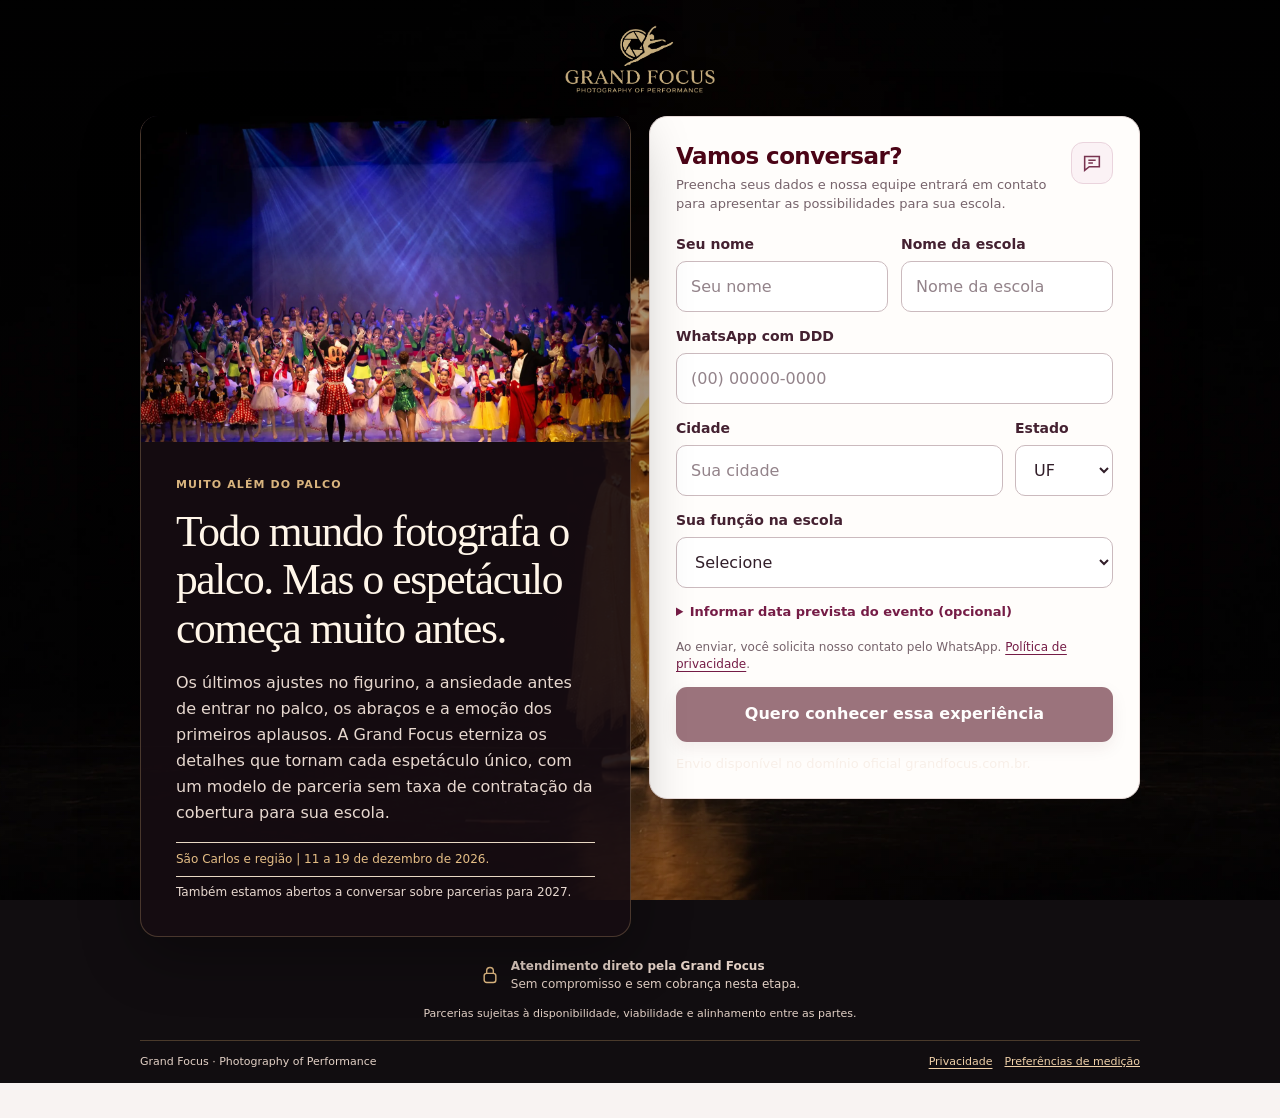
==== bastidores/index.html @ db226a31 "feat: four definitive school acquisition pages and consent-aware attribution" ====
<!doctype html><html lang="pt-BR"><head><meta charset="utf-8"><meta name="viewport" content="width=device-width,initial-scale=1"><meta name="theme-color" content="#400617"><title>Todo mundo fotografa o palco. Mas o espetáculo começa muito antes. | Grand Focus</title><meta name="description" content="Os últimos ajustes no figurino, a ansiedade antes de entrar no palco, os abraços e a emoção dos primeiros aplausos. A Grand Focus eterniza os detalhes que tornam cada espetáculo único, com um modelo de parceria sem taxa de contratação da cobertura para sua escola."><link rel="canonical" href="https://www.grandfocus.com.br/bastidores/"><link rel="icon" href="/assets/logo-icone.png"><meta property="og:title" content="Todo mundo fotografa o palco. Mas o espetáculo começa muito antes. | Grand Focus"><meta property="og:description" content="Os últimos ajustes no figurino, a ansiedade antes de entrar no palco, os abraços e a emoção dos primeiros aplausos. A Grand Focus eterniza os detalhes que tornam cada espetáculo único, com um modelo de parceria sem taxa de contratação da cobertura para sua escola."><meta property="og:url" content="https://www.grandfocus.com.br/bastidores/"><link rel="stylesheet" href="/landing/form-first.css?v=20261119"><script src="/landing/config.js?v=20261119.4" defer></script><script src="/landing/landing.js?v=20261119.4" defer></script><style>.spectacle-cover{display:block;width:100%;height:auto;aspect-ratio:3/2;object-fit:cover;object-position:center bottom;background:#171124}@media(max-width:760px){.spectacle-cover{aspect-ratio:12/5;height:auto;object-position:center bottom}}</style><link rel="stylesheet" href="/landing/spectacle-carousel.css?v=4"><script defer src="/landing/spectacle-images.js?v=1"></script><script defer src="/landing/spectacle-carousel.js?v=3"></script></head><body class="gf-spectacle"><header class="gf-integrated-brand" aria-label="Grand Focus"><img src="/assets/grand-focus-assinatura-ouro.png" alt="Grand Focus — Photography of Performance" width="216" height="69" decoding="async"></header><main class="shell"><div class="composition"><section class="offer"><img class="spectacle-cover" src="/assets/capa-espetaculos.webp" width="1440" height="960" alt="Elenco de bailarinos reunido no palco ao final de um espetáculo de dança" fetchpriority="high" decoding="async"><div class="copy"><p class="eyebrow">MUITO ALÉM DO PALCO</p><h1>Todo mundo fotografa o palco. Mas o espetáculo começa muito antes.</h1><p class="desc">Os últimos ajustes no figurino, a ansiedade antes de entrar no palco, os abraços e a emoção dos primeiros aplausos. A Grand Focus eterniza os detalhes que tornam cada espetáculo único, com um modelo de parceria sem taxa de contratação da cobertura para sua escola.</p><p class="region" style="color:#e4bd85;margin-top:16px"><span data-seasonal>São Carlos e região | 11 a 19 de dezembro de 2026.</span></p><p class="region" style="color:#e7d8cf;margin-top:7px">Também estamos abertos a conversar sobre parcerias para 2027.</p></div></section><section class="form-panel" id="interesse"><div id="form-content"><div class="form-heading"><div><h2>Vamos conversar?</h2><p>Preencha seus dados e nossa equipe entrará em contato para apresentar as possibilidades para sua escola.</p></div><span class="form-icon" aria-hidden="true"><svg viewBox="0 0 24 24" fill="none" stroke="currentColor" stroke-width="1.7" aria-hidden="true"><path d="M4 5h16v11H9l-5 4V5Z"/><path d="M8 9h8M8 12h5"/></svg></span></div><form id="lead-form" data-funnel="b2b" data-landing="b2b_backstage" data-variant="original" data-offer="bastidores" data-version="2026-11-18.2"><div class="fields"><label class="field "><span>Seu nome</span><input name="name" autocomplete="name" minlength="2" maxlength="100" required placeholder="Seu nome"></label><label class="field "><span>Nome da escola</span><input name="school_name" autocomplete="organization" minlength="2" maxlength="150" required placeholder="Nome da escola"></label><label class="field "><span>WhatsApp com DDD</span><input name="phone" type="tel" inputmode="tel" autocomplete="tel-national" maxlength="25" required placeholder="(00) 00000-0000"></label><div class="location"><label class="field "><span>Cidade</span><input name="city" autocomplete="address-level2" minlength="2" maxlength="100" required placeholder="Sua cidade"></label><label class="field "><span>Estado</span><select name="state" required><option value="">UF</option><option>AC</option><option>AL</option><option>AP</option><option>AM</option><option>BA</option><option>CE</option><option>DF</option><option>ES</option><option>GO</option><option>MA</option><option>MT</option><option>MS</option><option>MG</option><option>PA</option><option>PB</option><option>PR</option><option>PE</option><option>PI</option><option>RJ</option><option>RN</option><option>RS</option><option>RO</option><option>RR</option><option>SC</option><option>SP</option><option>SE</option><option>TO</option></select></label></div><label class="field "><span>Sua função na escola</span><select name="role" required><option value="">Selecione</option><option value="proprietaria">Proprietária(o)</option><option value="direcao">Direção</option><option value="coordenacao">Coordenação</option><option value="outra">Outra</option></select></label><input type="hidden" name="interest_type" value="bastidores"><details class="optional"><summary>Informar data prevista do evento (opcional)</summary><label class="field "><span>Data prevista</span><input name="event_date" maxlength="100" placeholder="Ex.: 15 de dezembro"></label></details></div><div class="hp" aria-hidden="true"><label>Deixe vazio<input name="website" tabindex="-1" autocomplete="off"></label></div><p class="legal">Ao enviar, você solicita nosso contato pelo WhatsApp. <a href="/privacidade/">Política de privacidade</a>.</p><section id="consent" class="consent" hidden><h3>Preferências de medição</h3><p>O formulário funciona sem medição publicitária. Você pode aceitar ou recusar e alterar sua escolha a qualquer momento. A medição é opcional e usa a tag do Google Ads e identificadores de anúncio para avaliar a origem do cadastro.</p><div><button id="consent-no" type="button">Recusar</button><button id="consent-yes" type="button">Aceitar medição</button></div></section><button type="submit" class="submit">Quero conhecer essa experiência</button><p id="form-message" role="status" tabindex="-1"></p><div id="test-tools" class="test-tools" hidden><button id="test-fill" type="button">Preencher dados fictícios</button><p id="test-note">Prévia interna: somente cadastro fictício, sem conversão.</p></div></form></div><div id="thank-you" class="thank-you" hidden tabindex="-1"><span class="tick">✓</span><h2>Recebemos seu interesse!</h2><p>Em breve, nossa equipe entrará em contato pelo WhatsApp. Será um prazer conhecer a história da sua escola.</p><p id="success-detail" class="legal"></p><a id="whatsapp-next" class="submit" hidden target="_blank" rel="noopener">Conversar no WhatsApp</a><span class="legal">Sem cobrança ou reserva automática.</span></div></section></div><div class="trust"><svg viewBox="0 0 24 24" fill="none" stroke="currentColor" stroke-width="1.7" aria-hidden="true"><rect x="5" y="10" width="14" height="11" rx="3"/><path d="M8 10V7a4 4 0 0 1 8 0v3"/></svg><div><strong>Atendimento direto pela Grand Focus</strong><span>Sem compromisso e sem cobrança nesta etapa.</span></div></div><p class="condition">Parcerias sujeitas à disponibilidade, viabilidade e alinhamento entre as partes.</p><footer><span>Grand Focus · Photography of Performance</span><div><a href="/privacidade/">Privacidade</a><button id="privacy-settings" type="button">Preferências de medição</button></div></footer></main></body></html>
---- landing/form-first.css ----
/* Visual adapted directly from the approved Grand Focus contracting experiences:
   wine header, paper background, white rounded cards and readable form controls. */
:root{font-family:system-ui,-apple-system,"Segoe UI",sans-serif;--wine:#4b0416;--deep:#400617;--gold:#b58b45;--paper:#f8f3f2;--ink:#39232e;--muted:#76636b;--border:#e6d9d7;color-scheme:light;background:var(--paper);color:var(--ink)}
*{box-sizing:border-box}[hidden]{display:none!important}html{scroll-behavior:smooth}body{margin:0;min-height:100vh;font-size:16px;line-height:1.5;background:radial-gradient(ellipse at 50% 0%,#fffcf6 0%,#f8f3f2 56%)}input,select,button{font:inherit}a{color:#751c46;text-underline-offset:3px}button{cursor:pointer}button:disabled{opacity:.55;cursor:wait}button:focus-visible,a:focus-visible,input:focus-visible,select:focus-visible,summary:focus-visible{outline:3px solid #b98347;outline-offset:3px}
.brand{background:linear-gradient(110deg,#400617,#580e2d 58%,#400617);border-bottom:1px solid #b58b4590;color:#f0d4b0}.header-inner{max-width:1040px;min-height:76px;margin:0 auto;padding:12px 23px;display:flex;align-items:center;justify-content:space-between;gap:16px}.brand-lockup{display:flex;align-items:center;gap:11px}.brand-lockup img{width:44px;height:44px;object-fit:contain}.brand-lockup strong{font:600 25px/1.12 Georgia,"Times New Roman",serif;letter-spacing:.025em}.brand-lockup small{display:block;font-size:8px;font-weight:500;letter-spacing:.14em;margin-top:4px}.header-note{font-size:12px;color:#eed6b6}
.shell{width:min(100% - 32px,1000px);margin:20px auto 35px}.preview{font-size:11px;color:#776253;margin:0 4px 10px;text-align:right}.composition{display:grid;grid-template-columns:minmax(0,.88fr) minmax(0,1.12fr);gap:18px;align-items:start}.offer,.form-panel{min-width:0;background:#fff;border:1px solid var(--border);border-radius:18px;box-shadow:0 8px 26px #4b041608}.offer{position:relative;overflow:hidden;isolation:isolate;border-top:4px solid #783450;background:linear-gradient(128deg,#fffcf7,#fff 68%,#fff8f1);box-shadow:0 15px 34px #4b041610}.offer:after{content:"";position:absolute;top:-190px;right:-178px;width:300px;height:300px;border:1px solid #b58b4533;border-radius:50%;box-shadow:0 0 0 24px #b58b4509,0 0 0 52px #b58b4506;z-index:-1;pointer-events:none}.copy{padding:clamp(22px,3.2vw,35px)}.eyebrow{color:#956f48;letter-spacing:.10em;font-weight:750;font-size:11px;margin:0 0 13px}.copy h1{font:500 clamp(31px,3.4vw,45px)/1.12 Georgia,"Times New Roman",serif;color:var(--wine);letter-spacing:-.032em;margin:0 0 17px}.desc{font-size:16px;line-height:1.63;color:#584650;margin:0 0 22px}.region{display:flex;align-items:center;gap:9px;margin:0;color:#754f35;font-size:12px;line-height:1.4}.region svg{width:19px;height:19px;flex:none;color:#a37b49}.region span{padding:8px 0;border-top:1px solid #e9d9c4;border-bottom:1px solid #e9d9c4;flex:1}
.form-panel{padding:25px 26px}.form-heading{display:flex;justify-content:space-between;gap:10px;align-items:flex-start;margin-bottom:21px}.form-heading h2{font-size:23px;color:var(--wine);letter-spacing:-.025em;line-height:1.25;margin:0 0 5px;font-weight:750}.form-heading p{font-size:13px;color:var(--muted);line-height:1.45;margin:0}.form-icon{display:grid;width:42px;height:42px;place-items:center;flex:none;background:#fbf2f5;border:1px solid #ead4dd;border-radius:12px;color:#783450}.form-icon svg{width:22px;height:22px}.fields{display:grid;gap:14px}.field{display:block;min-width:0}.field span{font-size:14px;font-weight:650;color:#442131;display:block;margin:0 0 6px}.field input,.field select{display:block;width:100%;min-width:0;min-height:51px;border:1px solid #cbbabe;border-radius:10px;padding:13px 14px;background:#fff;color:#311e29;font-size:16px;line-height:1.3}.field input::placeholder{color:#93838a}.field input:focus,.field select:focus{border-color:#855674;box-shadow:0 0 0 3px #af7b9220;outline:none}.location{display:grid;grid-template-columns:minmax(0,1fr) 98px;gap:12px}.optional{font-size:13px;color:#751c46;margin:0 0 1px}.optional summary{cursor:pointer;font-weight:600}.optional .field{margin-top:12px}.check{display:flex;align-items:flex-start;gap:10px;font-size:14px;color:#513845}.check input{width:19px;height:19px;flex:none;accent-color:#651733;margin:2px 0 0}.legal{font-size:12px;color:#76636b;line-height:1.45;margin:16px 0 13px}.submit{display:block;width:100%;min-height:55px;text-align:center;text-decoration:none;background:#4b0416;color:#fff;border:0;border-radius:11px;padding:14px 17px;box-shadow:0 6px 17px #4b041621;font-size:16px;font-weight:750;line-height:1.35}.submit:hover{background:#79253b}.hp{position:absolute;width:1px;height:1px;overflow:hidden;clip-path:inset(50%)}#form-message{font-size:13px;margin:12px 0 0}#form-message:empty{display:none}#form-message[data-error=true]{background:#fff0f0;color:#a7192a;border:1px solid #e4b3b3;border-radius:8px;padding:10px}
.test-tools{display:flex;align-items:center;flex-wrap:wrap;gap:8px;margin-top:15px;padding-top:12px;border-top:1px solid #eee4e5}#test-note{margin:0;font-size:11px;color:#8a7275}#test-fill{border:1px solid #d4bfc9;border-radius:7px;background:#fff;color:var(--wine);padding:7px 10px;font-size:12px;font-weight:600;min-height:34px}.trust{display:flex;align-items:center;justify-content:center;gap:11px;margin:20px 0 0;color:#66545b}.trust svg{width:20px;height:20px;color:#957245;flex:none}.trust strong,.trust span{display:block;font-size:12px;line-height:1.5}.trust strong{color:#563144;font-weight:650}.condition{font-size:11px;text-align:center;color:#806b70;line-height:1.55;margin:12px auto 18px;max-width:650px}footer{border-top:1px solid #e6d9d7;padding:13px 0;display:flex;justify-content:space-between;gap:12px;flex-wrap:wrap;font-size:11px;color:#806b70}footer div{display:flex;flex-wrap:wrap;gap:12px}footer button{color:#751c46;background:transparent;border:0;text-decoration:underline;padding:0;font-size:inherit}.consent{padding:16px 20px;background:#fff;border:1px solid var(--border);border-radius:13px}.consent h3{font-size:16px;margin:0;color:var(--wine)}.consent p{font-size:13px;color:var(--muted)}.consent button{background:#fff;border:1px solid #d4bfc9;color:var(--wine);border-radius:9px;padding:10px 13px;margin-right:6px;font-weight:650;min-height:44px}.thank-you{text-align:center;padding:26px 7px}.tick{width:60px;height:60px;margin:0 auto 15px;border:1px solid #bad5c0;border-radius:50%;display:grid;place-items:center;color:#25663d;background:#f0faf3;font-size:30px}.thank-you h2{color:var(--wine);font:500 33px/1.12 Georgia,serif}.thank-you p{color:var(--muted);font-size:15px}.thank-you span.legal{display:block;margin-top:15px}
@media(min-width:850px){.fields{grid-template-columns:repeat(2,minmax(0,1fr));gap:14px 13px}.location,.optional,.check,.fields>.field:has(input[name=phone]){grid-column:1/-1}.fields>.field:has(input[name=name]):only-child{grid-column:1/-1}.fields>.field:has(select[name=role]){grid-column:1/-1}.fields>.field:has(select[name=interest_type]){grid-column:1/-1}.fields>input[type=hidden]{display:none}}
@media(max-width:760px){.header-inner{min-height:60px;padding:11px 15px}.brand-lockup{gap:8px}.brand-lockup img{height:35px;width:35px}.brand-lockup strong{font-size:20px}.brand-lockup small{font-size:7px;letter-spacing:.09em}.header-note{font-size:10px;max-width:85px;text-align:right}.shell{width:min(100% - 22px,600px);margin:9px auto 24px}.preview{font-size:10px;text-align:center;margin-bottom:8px}.composition{display:flex;flex-direction:column;gap:11px}.offer,.form-panel{width:100%;border-radius:15px}.copy{padding:18px 17px 17px}.eyebrow{font-size:10px;margin-bottom:8px}.copy h1{font-size:clamp(28px,7.6vw,36px);line-height:1.13;margin:0 0 11px}.desc{font-size:14px;line-height:1.55;margin:0 0 13px}.region{font-size:11px;gap:7px}.region span{padding:6px 0}.form-panel{padding:18px 16px}.form-heading{margin-bottom:16px}.form-heading h2{font-size:21px}.form-heading p{font-size:12px}.form-icon{width:36px;height:36px}.form-icon svg{width:19px;height:19px}.field span{font-size:14px}.fields{gap:12px}.trust{margin-top:17px}.condition{padding:0 7px}footer{justify-content:center;text-align:center}.submit{font-size:16px}.location{grid-template-columns:minmax(0,1fr) 83px;gap:8px}}
@media(prefers-reduced-motion:reduce){html{scroll-behavior:auto}}
---- landing/spectacle-carousel.css ----
/* Spectacle pages only; fixed background and unobtrusive slide strip. */
body.gf-spectacle{background:#110d10;color:#f8efe8;position:relative;isolation:isolate}
body.gf-spectacle::before{content:"";position:fixed;inset:0;z-index:-1;pointer-events:none;background:linear-gradient(90deg,rgba(15,10,13,.95) 0%,rgba(15,10,13,.79) 29%,rgba(15,10,13,.38) 70%,rgba(15,10,13,.48) 100%),url("/assets/espetaculos-carousel/foto-10.webp") 87% 45%/auto 115% no-repeat #100b0e}
.gf-spectacle .brand{background:rgba(20,12,16,.76);border-bottom:1px solid #e8b97833}
.gf-spectacle .header-inner{min-height:92px}
.gf-spectacle .brand-lockup img{width:194px;height:62px;object-fit:contain;object-position:left center}
.gf-spectacle .header-note{color:#f2d8ae;text-decoration:none!important;border:1px solid #d4af7760;border-radius:7px;padding:10px 16px;font-size:12px;max-width:none}
.gf-spectacle .shell{margin-top:36px}
.gf-spectacle .offer{border:1px solid #d9b27d44;border-top:0;background:rgba(22,13,18,.91);box-shadow:0 18px 60px #0005}
.gf-spectacle .offer::after{display:none}
.gf-spectacle .copy h1{color:#fff6e9}
.gf-spectacle .eyebrow{color:#d9b47e}
.gf-spectacle .desc{color:#e7d8cf;margin-bottom:0}
.gf-spectacle .form-panel{background:#fffdfb;box-shadow:0 18px 60px #0005}
.gf-spectacle .trust,.gf-spectacle .trust strong,.gf-spectacle .condition,.gf-spectacle footer,.gf-spectacle .preview{color:#e2d0c5}
.gf-spectacle .trust svg{color:#e4bd85}
.gf-spectacle footer{border-color:#e8b97844}
.gf-spectacle footer a,.gf-spectacle footer button{color:#f0d1a9}
.gf-hero-carousel{position:relative;overflow:hidden;background:#080608;isolation:isolate;aspect-ratio:3/2}
.gf-hero-track{width:100%;height:100%;display:flex;overflow-x:auto;overflow-y:hidden;scroll-snap-type:x mandatory;scrollbar-width:none;overscroll-behavior-x:contain;touch-action:pan-x pan-y;cursor:grab}
.gf-hero-track::-webkit-scrollbar{display:none}
.gf-hero-track.gf-dragging{scroll-snap-type:none;cursor:grabbing;user-select:none}
.gf-hero-track:focus-visible{outline:2px solid #e9c18c;outline-offset:-3px}
.gf-hero-slide{flex:0 0 100%;height:100%;min-width:0;position:relative;scroll-snap-align:center;scroll-snap-stop:always;overflow:hidden;background:#080608}
.gf-hero-slide img,.gf-hero-slide img.spectacle-cover{display:block;width:100%;height:100%;aspect-ratio:auto;object-fit:contain;object-position:center;user-select:none;-webkit-user-drag:none}
.gf-spectacle .offer>img.spectacle-cover{aspect-ratio:3/2;object-fit:contain;background:#080608}
@media(min-width:761px){body.gf-spectacle::before{background:linear-gradient(180deg,rgba(8,6,8,.12),rgba(8,6,8,.26)),url("/assets/fundo-bailarina-desktop.webp") center center/cover no-repeat #080608}}
@media(min-width:1000px){.gf-spectacle .composition{grid-template-columns:minmax(0,1fr) minmax(0,1fr)}}
@media(max-width:760px){.gf-spectacle .header-inner{min-height:68px}.gf-spectacle .brand-lockup img{width:145px;height:47px}.gf-spectacle .header-note{font-size:10px;padding:8px 10px;text-align:center}.gf-spectacle .shell{margin-top:12px}body.gf-spectacle::before{background:linear-gradient(180deg,#100b0e99,#100b0ebd),url("/assets/espetaculos-carousel/foto-10.webp") center top/cover no-repeat #100b0e}}
@media(prefers-reduced-motion:reduce){.gf-hero-track{scroll-behavior:auto!important}}

/* Portrait photographs blend into the dark slide only at the actual photo edges. */
.gf-hero-slide.gf-portrait{display:flex;justify-content:center;align-items:center}
.gf-hero-slide.gf-portrait img{flex:0 0 auto;width:auto;height:100%;max-width:100%;object-fit:contain;-webkit-mask-image:linear-gradient(to right,transparent 0%,rgba(0,0,0,.82) 3%,#000 7%,#000 93%,rgba(0,0,0,.82) 97%,transparent 100%);mask-image:linear-gradient(to right,transparent 0%,rgba(0,0,0,.82) 3%,#000 7%,#000 93%,rgba(0,0,0,.82) 97%,transparent 100%)}

/* Integrated masthead — no separate strip or secondary call to action. */
.gf-spectacle .gf-integrated-brand{width:min(100% - 32px,1000px);margin:0 auto;padding:23px 0 11px;display:flex;justify-content:center;align-items:center;background:transparent;border:0;box-shadow:none}
.gf-integrated-brand img{display:block;width:clamp(176px,20vw,216px);height:auto;max-height:72px;object-fit:contain;filter:drop-shadow(0 2px 9px rgba(0,0,0,.22))}
.gf-spectacle .shell{margin-top:10px}
@media(max-width:760px){.gf-spectacle .gf-integrated-brand{width:calc(100% - 22px);padding:15px 0 7px}.gf-integrated-brand img{width:158px;max-height:48px}.gf-spectacle .shell{margin-top:6px}}
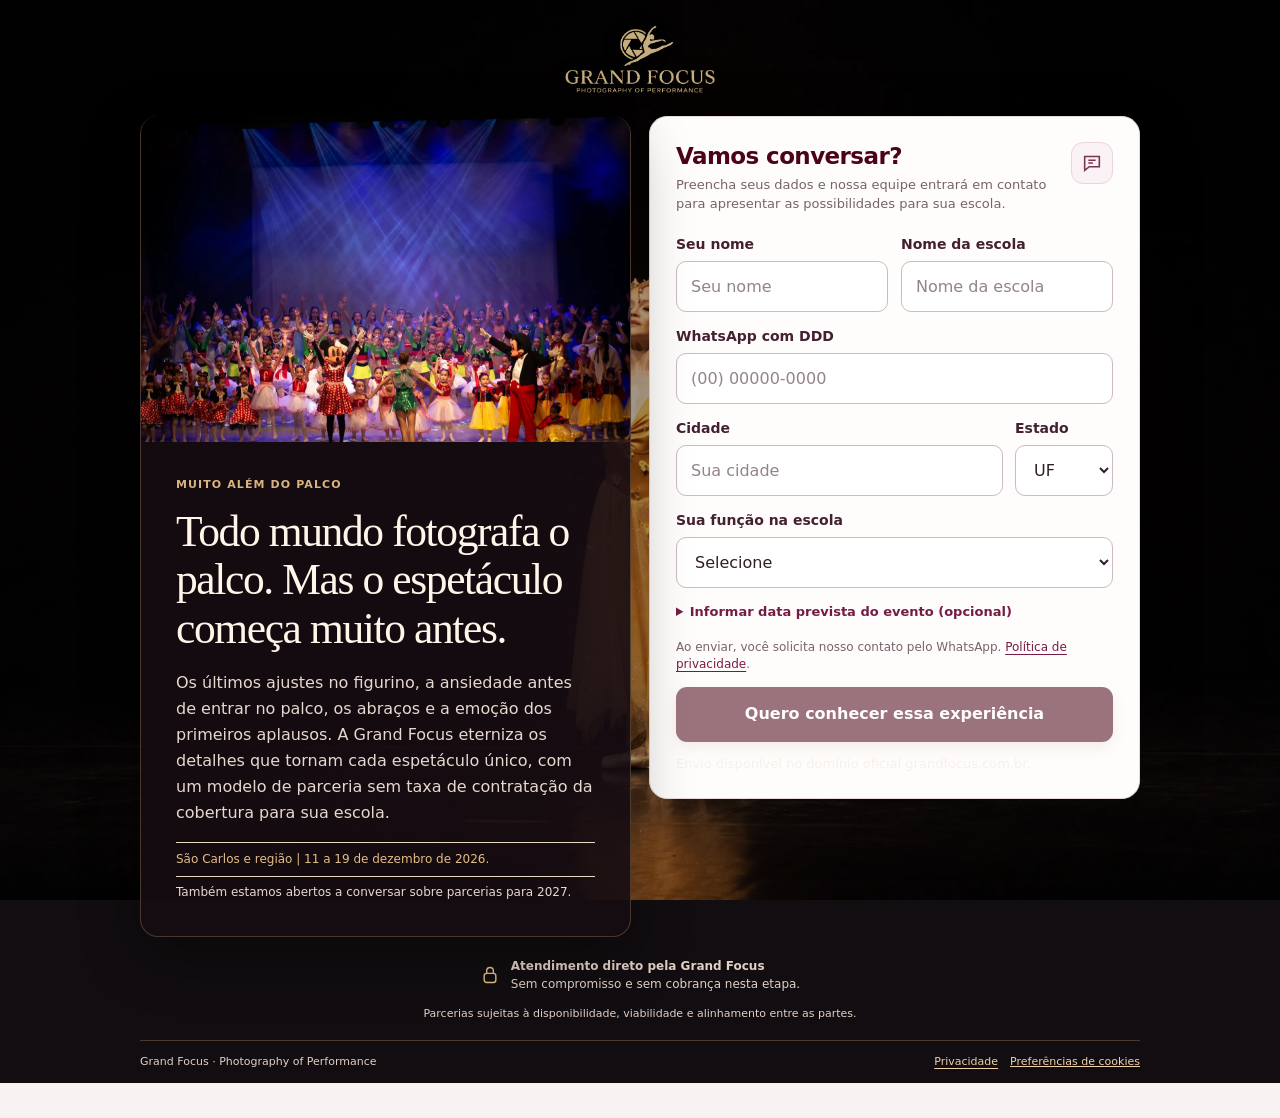
==== commit f871ee1b: "fix: move optional consent out of lead form into discreet footer" ====
--- a/bastidores/index.html
+++ b/bastidores/index.html
@@ -1 +1 @@
-<!doctype html><html lang="pt-BR"><head><meta charset="utf-8"><meta name="viewport" content="width=device-width,initial-scale=1"><meta name="theme-color" content="#400617"><title>Todo mundo fotografa o palco. Mas o espetáculo começa muito antes. | Grand Focus</title><meta name="description" content="Os últimos ajustes no figurino, a ansiedade antes de entrar no palco, os abraços e a emoção dos primeiros aplausos. A Grand Focus eterniza os detalhes que tornam cada espetáculo único, com um modelo de parceria sem taxa de contratação da cobertura para sua escola."><link rel="canonical" href="https://www.grandfocus.com.br/bastidores/"><link rel="icon" href="/assets/logo-icone.png"><meta property="og:title" content="Todo mundo fotografa o palco. Mas o espetáculo começa muito antes. | Grand Focus"><meta property="og:description" content="Os últimos ajustes no figurino, a ansiedade antes de entrar no palco, os abraços e a emoção dos primeiros aplausos. A Grand Focus eterniza os detalhes que tornam cada espetáculo único, com um modelo de parceria sem taxa de contratação da cobertura para sua escola."><meta property="og:url" content="https://www.grandfocus.com.br/bastidores/"><link rel="stylesheet" href="/landing/form-first.css?v=20261119"><script src="/landing/config.js?v=20261119.4" defer></script><script src="/landing/landing.js?v=20261119.4" defer></script><style>.spectacle-cover{display:block;width:100%;height:auto;aspect-ratio:3/2;object-fit:cover;object-position:center bottom;background:#171124}@media(max-width:760px){.spectacle-cover{aspect-ratio:12/5;height:auto;object-position:center bottom}}</style><link rel="stylesheet" href="/landing/spectacle-carousel.css?v=4"><script defer src="/landing/spectacle-images.js?v=1"></script><script defer src="/landing/spectacle-carousel.js?v=3"></script></head><body class="gf-spectacle"><header class="gf-integrated-brand" aria-label="Grand Focus"><img src="/assets/grand-focus-assinatura-ouro.png" alt="Grand Focus — Photography of Performance" width="216" height="69" decoding="async"></header><main class="shell"><div class="composition"><section class="offer"><img class="spectacle-cover" src="/assets/capa-espetaculos.webp" width="1440" height="960" alt="Elenco de bailarinos reunido no palco ao final de um espetáculo de dança" fetchpriority="high" decoding="async"><div class="copy"><p class="eyebrow">MUITO ALÉM DO PALCO</p><h1>Todo mundo fotografa o palco. Mas o espetáculo começa muito antes.</h1><p class="desc">Os últimos ajustes no figurino, a ansiedade antes de entrar no palco, os abraços e a emoção dos primeiros aplausos. A Grand Focus eterniza os detalhes que tornam cada espetáculo único, com um modelo de parceria sem taxa de contratação da cobertura para sua escola.</p><p class="region" style="color:#e4bd85;margin-top:16px"><span data-seasonal>São Carlos e região | 11 a 19 de dezembro de 2026.</span></p><p class="region" style="color:#e7d8cf;margin-top:7px">Também estamos abertos a conversar sobre parcerias para 2027.</p></div></section><section class="form-panel" id="interesse"><div id="form-content"><div class="form-heading"><div><h2>Vamos conversar?</h2><p>Preencha seus dados e nossa equipe entrará em contato para apresentar as possibilidades para sua escola.</p></div><span class="form-icon" aria-hidden="true"><svg viewBox="0 0 24 24" fill="none" stroke="currentColor" stroke-width="1.7" aria-hidden="true"><path d="M4 5h16v11H9l-5 4V5Z"/><path d="M8 9h8M8 12h5"/></svg></span></div><form id="lead-form" data-funnel="b2b" data-landing="b2b_backstage" data-variant="original" data-offer="bastidores" data-version="2026-11-18.2"><div class="fields"><label class="field "><span>Seu nome</span><input name="name" autocomplete="name" minlength="2" maxlength="100" required placeholder="Seu nome"></label><label class="field "><span>Nome da escola</span><input name="school_name" autocomplete="organization" minlength="2" maxlength="150" required placeholder="Nome da escola"></label><label class="field "><span>WhatsApp com DDD</span><input name="phone" type="tel" inputmode="tel" autocomplete="tel-national" maxlength="25" required placeholder="(00) 00000-0000"></label><div class="location"><label class="field "><span>Cidade</span><input name="city" autocomplete="address-level2" minlength="2" maxlength="100" required placeholder="Sua cidade"></label><label class="field "><span>Estado</span><select name="state" required><option value="">UF</option><option>AC</option><option>AL</option><option>AP</option><option>AM</option><option>BA</option><option>CE</option><option>DF</option><option>ES</option><option>GO</option><option>MA</option><option>MT</option><option>MS</option><option>MG</option><option>PA</option><option>PB</option><option>PR</option><option>PE</option><option>PI</option><option>RJ</option><option>RN</option><option>RS</option><option>RO</option><option>RR</option><option>SC</option><option>SP</option><option>SE</option><option>TO</option></select></label></div><label class="field "><span>Sua função na escola</span><select name="role" required><option value="">Selecione</option><option value="proprietaria">Proprietária(o)</option><option value="direcao">Direção</option><option value="coordenacao">Coordenação</option><option value="outra">Outra</option></select></label><input type="hidden" name="interest_type" value="bastidores"><details class="optional"><summary>Informar data prevista do evento (opcional)</summary><label class="field "><span>Data prevista</span><input name="event_date" maxlength="100" placeholder="Ex.: 15 de dezembro"></label></details></div><div class="hp" aria-hidden="true"><label>Deixe vazio<input name="website" tabindex="-1" autocomplete="off"></label></div><p class="legal">Ao enviar, você solicita nosso contato pelo WhatsApp. <a href="/privacidade/">Política de privacidade</a>.</p><section id="consent" class="consent" hidden><h3>Preferências de medição</h3><p>O formulário funciona sem medição publicitária. Você pode aceitar ou recusar e alterar sua escolha a qualquer momento. A medição é opcional e usa a tag do Google Ads e identificadores de anúncio para avaliar a origem do cadastro.</p><div><button id="consent-no" type="button">Recusar</button><button id="consent-yes" type="button">Aceitar medição</button></div></section><button type="submit" class="submit">Quero conhecer essa experiência</button><p id="form-message" role="status" tabindex="-1"></p><div id="test-tools" class="test-tools" hidden><button id="test-fill" type="button">Preencher dados fictícios</button><p id="test-note">Prévia interna: somente cadastro fictício, sem conversão.</p></div></form></div><div id="thank-you" class="thank-you" hidden tabindex="-1"><span class="tick">✓</span><h2>Recebemos seu interesse!</h2><p>Em breve, nossa equipe entrará em contato pelo WhatsApp. Será um prazer conhecer a história da sua escola.</p><p id="success-detail" class="legal"></p><a id="whatsapp-next" class="submit" hidden target="_blank" rel="noopener">Conversar no WhatsApp</a><span class="legal">Sem cobrança ou reserva automática.</span></div></section></div><div class="trust"><svg viewBox="0 0 24 24" fill="none" stroke="currentColor" stroke-width="1.7" aria-hidden="true"><rect x="5" y="10" width="14" height="11" rx="3"/><path d="M8 10V7a4 4 0 0 1 8 0v3"/></svg><div><strong>Atendimento direto pela Grand Focus</strong><span>Sem compromisso e sem cobrança nesta etapa.</span></div></div><p class="condition">Parcerias sujeitas à disponibilidade, viabilidade e alinhamento entre as partes.</p><footer><span>Grand Focus · Photography of Performance</span><div><a href="/privacidade/">Privacidade</a><button id="privacy-settings" type="button">Preferências de medição</button></div></footer></main></body></html>+<!doctype html><html lang="pt-BR"><head><meta charset="utf-8"><meta name="viewport" content="width=device-width,initial-scale=1"><meta name="theme-color" content="#400617"><title>Todo mundo fotografa o palco. Mas o espetáculo começa muito antes. | Grand Focus</title><meta name="description" content="Os últimos ajustes no figurino, a ansiedade antes de entrar no palco, os abraços e a emoção dos primeiros aplausos. A Grand Focus eterniza os detalhes que tornam cada espetáculo único, com um modelo de parceria sem taxa de contratação da cobertura para sua escola."><link rel="canonical" href="https://www.grandfocus.com.br/bastidores/"><link rel="icon" href="/assets/logo-icone.png"><meta property="og:title" content="Todo mundo fotografa o palco. Mas o espetáculo começa muito antes. | Grand Focus"><meta property="og:description" content="Os últimos ajustes no figurino, a ansiedade antes de entrar no palco, os abraços e a emoção dos primeiros aplausos. A Grand Focus eterniza os detalhes que tornam cada espetáculo único, com um modelo de parceria sem taxa de contratação da cobertura para sua escola."><meta property="og:url" content="https://www.grandfocus.com.br/bastidores/"><link rel="stylesheet" href="/landing/form-first.css?v=20261119"><script src="/landing/config.js?v=20261119.5" defer></script><script src="/landing/landing.js?v=20261119.6" defer></script><style>.spectacle-cover{display:block;width:100%;height:auto;aspect-ratio:3/2;object-fit:cover;object-position:center bottom;background:#171124}@media(max-width:760px){.spectacle-cover{aspect-ratio:12/5;height:auto;object-position:center bottom}}</style><link rel="stylesheet" href="/landing/spectacle-carousel.css?v=5"><script defer src="/landing/spectacle-images.js?v=1"></script><script defer src="/landing/spectacle-carousel.js?v=3"></script></head><body class="gf-spectacle"><header class="gf-integrated-brand" aria-label="Grand Focus"><img src="/assets/grand-focus-assinatura-ouro.png" alt="Grand Focus — Photography of Performance" width="216" height="69" decoding="async"></header><main class="shell"><div class="composition"><section class="offer"><img class="spectacle-cover" src="/assets/capa-espetaculos.webp" width="1440" height="960" alt="Elenco de bailarinos reunido no palco ao final de um espetáculo de dança" fetchpriority="high" decoding="async"><div class="copy"><p class="eyebrow">MUITO ALÉM DO PALCO</p><h1>Todo mundo fotografa o palco. Mas o espetáculo começa muito antes.</h1><p class="desc">Os últimos ajustes no figurino, a ansiedade antes de entrar no palco, os abraços e a emoção dos primeiros aplausos. A Grand Focus eterniza os detalhes que tornam cada espetáculo único, com um modelo de parceria sem taxa de contratação da cobertura para sua escola.</p><p class="region" style="color:#e4bd85;margin-top:16px"><span data-seasonal>São Carlos e região | 11 a 19 de dezembro de 2026.</span></p><p class="region" style="color:#e7d8cf;margin-top:7px">Também estamos abertos a conversar sobre parcerias para 2027.</p></div></section><section class="form-panel" id="interesse"><div id="form-content"><div class="form-heading"><div><h2>Vamos conversar?</h2><p>Preencha seus dados e nossa equipe entrará em contato para apresentar as possibilidades para sua escola.</p></div><span class="form-icon" aria-hidden="true"><svg viewBox="0 0 24 24" fill="none" stroke="currentColor" stroke-width="1.7" aria-hidden="true"><path d="M4 5h16v11H9l-5 4V5Z"/><path d="M8 9h8M8 12h5"/></svg></span></div><form id="lead-form" data-funnel="b2b" data-landing="b2b_backstage" data-variant="original" data-offer="bastidores" data-version="2026-11-18.2"><div class="fields"><label class="field "><span>Seu nome</span><input name="name" autocomplete="name" minlength="2" maxlength="100" required placeholder="Seu nome"></label><label class="field "><span>Nome da escola</span><input name="school_name" autocomplete="organization" minlength="2" maxlength="150" required placeholder="Nome da escola"></label><label class="field "><span>WhatsApp com DDD</span><input name="phone" type="tel" inputmode="tel" autocomplete="tel-national" maxlength="25" required placeholder="(00) 00000-0000"></label><div class="location"><label class="field "><span>Cidade</span><input name="city" autocomplete="address-level2" minlength="2" maxlength="100" required placeholder="Sua cidade"></label><label class="field "><span>Estado</span><select name="state" required><option value="">UF</option><option>AC</option><option>AL</option><option>AP</option><option>AM</option><option>BA</option><option>CE</option><option>DF</option><option>ES</option><option>GO</option><option>MA</option><option>MT</option><option>MS</option><option>MG</option><option>PA</option><option>PB</option><option>PR</option><option>PE</option><option>PI</option><option>RJ</option><option>RN</option><option>RS</option><option>RO</option><option>RR</option><option>SC</option><option>SP</option><option>SE</option><option>TO</option></select></label></div><label class="field "><span>Sua função na escola</span><select name="role" required><option value="">Selecione</option><option value="proprietaria">Proprietária(o)</option><option value="direcao">Direção</option><option value="coordenacao">Coordenação</option><option value="outra">Outra</option></select></label><input type="hidden" name="interest_type" value="bastidores"><details class="optional"><summary>Informar data prevista do evento (opcional)</summary><label class="field "><span>Data prevista</span><input name="event_date" maxlength="100" placeholder="Ex.: 15 de dezembro"></label></details></div><div class="hp" aria-hidden="true"><label>Deixe vazio<input name="website" tabindex="-1" autocomplete="off"></label></div><p class="legal">Ao enviar, você solicita nosso contato pelo WhatsApp. <a href="/privacidade/">Política de privacidade</a>.</p><button type="submit" class="submit">Quero conhecer essa experiência</button><p id="form-message" role="status" tabindex="-1"></p><div id="test-tools" class="test-tools" hidden><button id="test-fill" type="button">Preencher dados fictícios</button><p id="test-note">Prévia interna: somente cadastro fictício, sem conversão.</p></div></form></div><div id="thank-you" class="thank-you" hidden tabindex="-1"><span class="tick">✓</span><h2>Recebemos seu interesse!</h2><p>Em breve, nossa equipe entrará em contato pelo WhatsApp. Será um prazer conhecer a história da sua escola.</p><p id="success-detail" class="legal"></p><a id="whatsapp-next" class="submit" hidden target="_blank" rel="noopener">Conversar no WhatsApp</a><span class="legal">Sem cobrança ou reserva automática.</span></div></section></div><div class="trust"><svg viewBox="0 0 24 24" fill="none" stroke="currentColor" stroke-width="1.7" aria-hidden="true"><rect x="5" y="10" width="14" height="11" rx="3"/><path d="M8 10V7a4 4 0 0 1 8 0v3"/></svg><div><strong>Atendimento direto pela Grand Focus</strong><span>Sem compromisso e sem cobrança nesta etapa.</span></div></div><p class="condition">Parcerias sujeitas à disponibilidade, viabilidade e alinhamento entre as partes.</p><footer><span>Grand Focus · Photography of Performance</span><div><a href="/privacidade/">Privacidade</a><button id="privacy-settings" type="button">Preferências de cookies</button></div></footer><section id="consent" class="consent gf-cookie-choice" aria-label="Cookies de publicidade" hidden><p><strong>Cookies de publicidade.</strong> Com sua autorização, usamos o Google Ads para medir nossos anúncios. Você pode recusar. <a href="/privacidade/">Saiba mais</a>.</p><div class="gf-cookie-actions"><button id="consent-no" type="button">Recusar</button><button id="consent-yes" type="button">Aceitar</button></div></section></main></body></html>
--- a/landing/spectacle-carousel.css
+++ b/landing/spectacle-carousel.css
@@ -38,3 +38,14 @@
 .gf-integrated-brand img{display:block;width:clamp(176px,20vw,216px);height:auto;max-height:72px;object-fit:contain;filter:drop-shadow(0 2px 9px rgba(0,0,0,.22))}
 .gf-spectacle .shell{margin-top:10px}
 @media(max-width:760px){.gf-spectacle .gf-integrated-brand{width:calc(100% - 22px);padding:15px 0 7px}.gf-integrated-brand img{width:158px;max-height:48px}.gf-spectacle .shell{margin-top:6px}}
+
+/* Optional advertising consent, outside the lead form; no overlay or layout obstruction. */
+.gf-spectacle .gf-cookie-choice{display:flex;align-items:center;justify-content:space-between;gap:12px 20px;margin:8px 0 0;padding:10px 14px;border:1px solid #e2bb8538;border-radius:9px;background:#191116eb;color:#e9dbd2}
+.gf-spectacle .gf-cookie-choice[hidden]{display:none!important}
+.gf-spectacle .gf-cookie-choice p{font-size:12px;line-height:1.5;color:inherit;margin:0;flex:1}
+.gf-spectacle .gf-cookie-choice strong{font-weight:650;color:#f3dfc0}
+.gf-spectacle .gf-cookie-choice a{color:#f0d1a9;white-space:nowrap}
+.gf-cookie-actions{display:flex;gap:8px;flex:none}
+.gf-spectacle .gf-cookie-choice button{min-height:40px;min-width:90px;margin:0;padding:8px 13px;border:1px solid #cba77a80;border-radius:7px;background:transparent;color:#f3dfc0;font-size:12px;line-height:1.25;font-weight:650}
+.gf-spectacle .gf-cookie-choice button:hover,.gf-spectacle .gf-cookie-choice button:focus-visible{background:#e2bb8520}
+@media(max-width:760px){.gf-spectacle .gf-cookie-choice{flex-direction:column;align-items:stretch;padding:11px 12px;gap:8px}.gf-cookie-actions button{flex:1}}
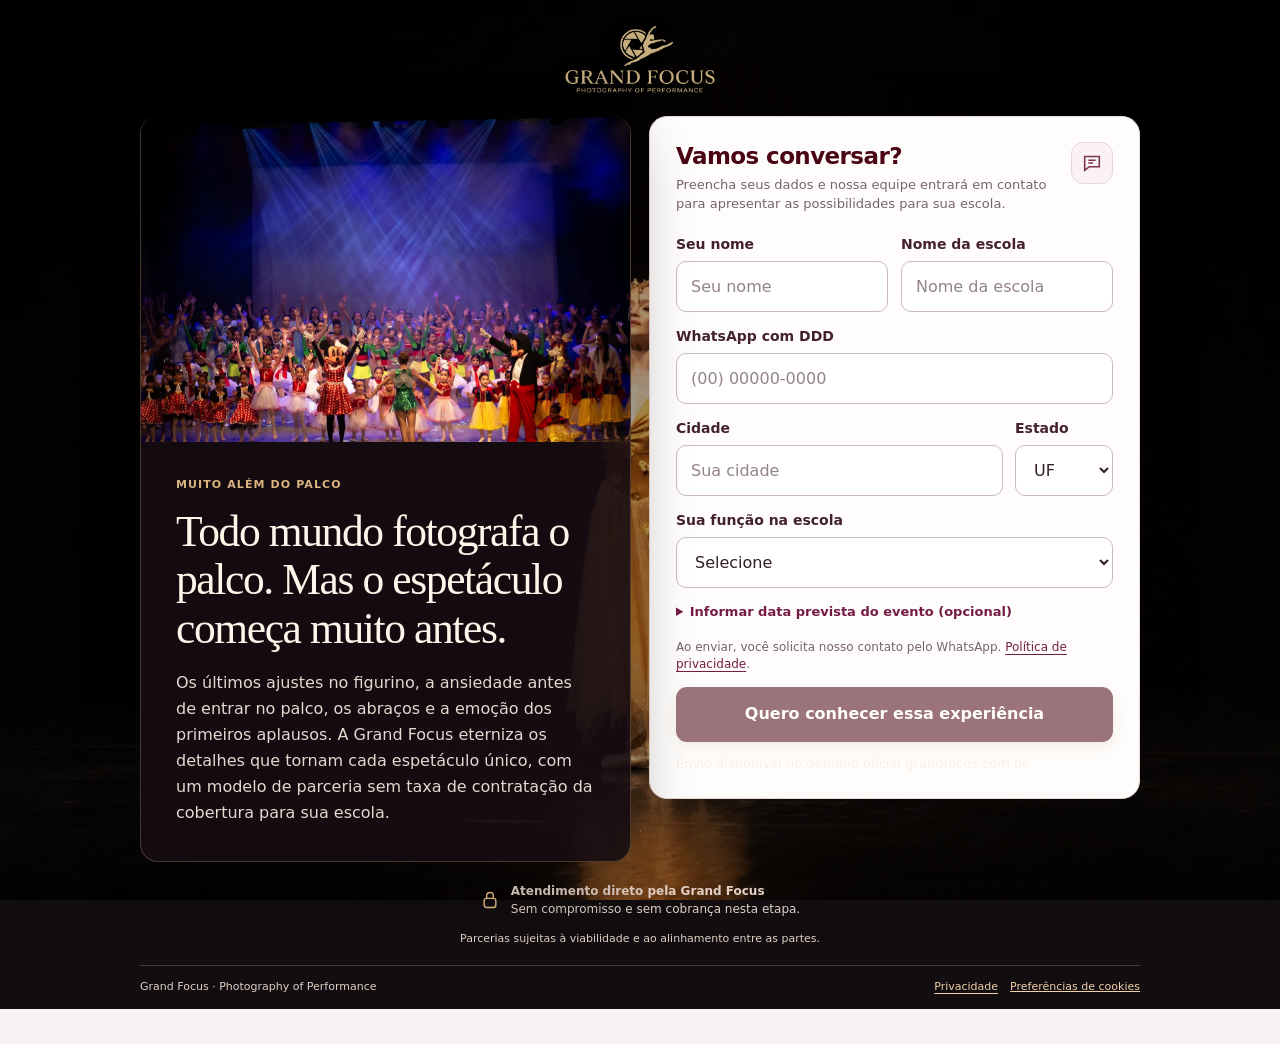
==== commit 39157460: "refine: remove regional seasons and secondary commercial copy across lead pages" ====
--- a/bastidores/index.html
+++ b/bastidores/index.html
@@ -1 +1 @@
-<!doctype html><html lang="pt-BR"><head><meta charset="utf-8"><meta name="viewport" content="width=device-width,initial-scale=1"><meta name="theme-color" content="#400617"><title>Todo mundo fotografa o palco. Mas o espetáculo começa muito antes. | Grand Focus</title><meta name="description" content="Os últimos ajustes no figurino, a ansiedade antes de entrar no palco, os abraços e a emoção dos primeiros aplausos. A Grand Focus eterniza os detalhes que tornam cada espetáculo único, com um modelo de parceria sem taxa de contratação da cobertura para sua escola."><link rel="canonical" href="https://www.grandfocus.com.br/bastidores/"><link rel="icon" href="/assets/logo-icone.png"><meta property="og:title" content="Todo mundo fotografa o palco. Mas o espetáculo começa muito antes. | Grand Focus"><meta property="og:description" content="Os últimos ajustes no figurino, a ansiedade antes de entrar no palco, os abraços e a emoção dos primeiros aplausos. A Grand Focus eterniza os detalhes que tornam cada espetáculo único, com um modelo de parceria sem taxa de contratação da cobertura para sua escola."><meta property="og:url" content="https://www.grandfocus.com.br/bastidores/"><link rel="stylesheet" href="/landing/form-first.css?v=20261119"><script src="/landing/config.js?v=20261119.5" defer></script><script src="/landing/landing.js?v=20261119.6" defer></script><style>.spectacle-cover{display:block;width:100%;height:auto;aspect-ratio:3/2;object-fit:cover;object-position:center bottom;background:#171124}@media(max-width:760px){.spectacle-cover{aspect-ratio:12/5;height:auto;object-position:center bottom}}</style><link rel="stylesheet" href="/landing/spectacle-carousel.css?v=5"><script defer src="/landing/spectacle-images.js?v=1"></script><script defer src="/landing/spectacle-carousel.js?v=3"></script></head><body class="gf-spectacle"><header class="gf-integrated-brand" aria-label="Grand Focus"><img src="/assets/grand-focus-assinatura-ouro.png" alt="Grand Focus — Photography of Performance" width="216" height="69" decoding="async"></header><main class="shell"><div class="composition"><section class="offer"><img class="spectacle-cover" src="/assets/capa-espetaculos.webp" width="1440" height="960" alt="Elenco de bailarinos reunido no palco ao final de um espetáculo de dança" fetchpriority="high" decoding="async"><div class="copy"><p class="eyebrow">MUITO ALÉM DO PALCO</p><h1>Todo mundo fotografa o palco. Mas o espetáculo começa muito antes.</h1><p class="desc">Os últimos ajustes no figurino, a ansiedade antes de entrar no palco, os abraços e a emoção dos primeiros aplausos. A Grand Focus eterniza os detalhes que tornam cada espetáculo único, com um modelo de parceria sem taxa de contratação da cobertura para sua escola.</p><p class="region" style="color:#e4bd85;margin-top:16px"><span data-seasonal>São Carlos e região | 11 a 19 de dezembro de 2026.</span></p><p class="region" style="color:#e7d8cf;margin-top:7px">Também estamos abertos a conversar sobre parcerias para 2027.</p></div></section><section class="form-panel" id="interesse"><div id="form-content"><div class="form-heading"><div><h2>Vamos conversar?</h2><p>Preencha seus dados e nossa equipe entrará em contato para apresentar as possibilidades para sua escola.</p></div><span class="form-icon" aria-hidden="true"><svg viewBox="0 0 24 24" fill="none" stroke="currentColor" stroke-width="1.7" aria-hidden="true"><path d="M4 5h16v11H9l-5 4V5Z"/><path d="M8 9h8M8 12h5"/></svg></span></div><form id="lead-form" data-funnel="b2b" data-landing="b2b_backstage" data-variant="original" data-offer="bastidores" data-version="2026-11-18.2"><div class="fields"><label class="field "><span>Seu nome</span><input name="name" autocomplete="name" minlength="2" maxlength="100" required placeholder="Seu nome"></label><label class="field "><span>Nome da escola</span><input name="school_name" autocomplete="organization" minlength="2" maxlength="150" required placeholder="Nome da escola"></label><label class="field "><span>WhatsApp com DDD</span><input name="phone" type="tel" inputmode="tel" autocomplete="tel-national" maxlength="25" required placeholder="(00) 00000-0000"></label><div class="location"><label class="field "><span>Cidade</span><input name="city" autocomplete="address-level2" minlength="2" maxlength="100" required placeholder="Sua cidade"></label><label class="field "><span>Estado</span><select name="state" required><option value="">UF</option><option>AC</option><option>AL</option><option>AP</option><option>AM</option><option>BA</option><option>CE</option><option>DF</option><option>ES</option><option>GO</option><option>MA</option><option>MT</option><option>MS</option><option>MG</option><option>PA</option><option>PB</option><option>PR</option><option>PE</option><option>PI</option><option>RJ</option><option>RN</option><option>RS</option><option>RO</option><option>RR</option><option>SC</option><option>SP</option><option>SE</option><option>TO</option></select></label></div><label class="field "><span>Sua função na escola</span><select name="role" required><option value="">Selecione</option><option value="proprietaria">Proprietária(o)</option><option value="direcao">Direção</option><option value="coordenacao">Coordenação</option><option value="outra">Outra</option></select></label><input type="hidden" name="interest_type" value="bastidores"><details class="optional"><summary>Informar data prevista do evento (opcional)</summary><label class="field "><span>Data prevista</span><input name="event_date" maxlength="100" placeholder="Ex.: 15 de dezembro"></label></details></div><div class="hp" aria-hidden="true"><label>Deixe vazio<input name="website" tabindex="-1" autocomplete="off"></label></div><p class="legal">Ao enviar, você solicita nosso contato pelo WhatsApp. <a href="/privacidade/">Política de privacidade</a>.</p><button type="submit" class="submit">Quero conhecer essa experiência</button><p id="form-message" role="status" tabindex="-1"></p><div id="test-tools" class="test-tools" hidden><button id="test-fill" type="button">Preencher dados fictícios</button><p id="test-note">Prévia interna: somente cadastro fictício, sem conversão.</p></div></form></div><div id="thank-you" class="thank-you" hidden tabindex="-1"><span class="tick">✓</span><h2>Recebemos seu interesse!</h2><p>Em breve, nossa equipe entrará em contato pelo WhatsApp. Será um prazer conhecer a história da sua escola.</p><p id="success-detail" class="legal"></p><a id="whatsapp-next" class="submit" hidden target="_blank" rel="noopener">Conversar no WhatsApp</a><span class="legal">Sem cobrança ou reserva automática.</span></div></section></div><div class="trust"><svg viewBox="0 0 24 24" fill="none" stroke="currentColor" stroke-width="1.7" aria-hidden="true"><rect x="5" y="10" width="14" height="11" rx="3"/><path d="M8 10V7a4 4 0 0 1 8 0v3"/></svg><div><strong>Atendimento direto pela Grand Focus</strong><span>Sem compromisso e sem cobrança nesta etapa.</span></div></div><p class="condition">Parcerias sujeitas à disponibilidade, viabilidade e alinhamento entre as partes.</p><footer><span>Grand Focus · Photography of Performance</span><div><a href="/privacidade/">Privacidade</a><button id="privacy-settings" type="button">Preferências de cookies</button></div></footer><section id="consent" class="consent gf-cookie-choice" aria-label="Cookies de publicidade" hidden><p><strong>Cookies de publicidade.</strong> Com sua autorização, usamos o Google Ads para medir nossos anúncios. Você pode recusar. <a href="/privacidade/">Saiba mais</a>.</p><div class="gf-cookie-actions"><button id="consent-no" type="button">Recusar</button><button id="consent-yes" type="button">Aceitar</button></div></section></main></body></html>+<!doctype html><html lang="pt-BR"><head><meta charset="utf-8"><meta name="viewport" content="width=device-width,initial-scale=1"><meta name="theme-color" content="#400617"><title>Todo mundo fotografa o palco. Mas o espetáculo começa muito antes. | Grand Focus</title><meta name="description" content="Os últimos ajustes no figurino, a ansiedade antes de entrar no palco, os abraços e a emoção dos primeiros aplausos. A Grand Focus eterniza os detalhes que tornam cada espetáculo único, com um modelo de parceria sem taxa de contratação da cobertura para sua escola."><link rel="canonical" href="https://www.grandfocus.com.br/bastidores/"><link rel="icon" href="/assets/logo-icone.png"><meta property="og:title" content="Todo mundo fotografa o palco. Mas o espetáculo começa muito antes. | Grand Focus"><meta property="og:description" content="Os últimos ajustes no figurino, a ansiedade antes de entrar no palco, os abraços e a emoção dos primeiros aplausos. A Grand Focus eterniza os detalhes que tornam cada espetáculo único, com um modelo de parceria sem taxa de contratação da cobertura para sua escola."><meta property="og:url" content="https://www.grandfocus.com.br/bastidores/"><link rel="stylesheet" href="/landing/form-first.css?v=20261119"><script src="/landing/config.js?v=20261119.5" defer></script><script src="/landing/landing.js?v=20261119.7" defer></script><style>.spectacle-cover{display:block;width:100%;height:auto;aspect-ratio:3/2;object-fit:cover;object-position:center bottom;background:#171124}@media(max-width:760px){.spectacle-cover{aspect-ratio:12/5;height:auto;object-position:center bottom}}</style><link rel="stylesheet" href="/landing/spectacle-carousel.css?v=5"><script defer src="/landing/spectacle-images.js?v=1"></script><script defer src="/landing/spectacle-carousel.js?v=3"></script></head><body class="gf-spectacle"><header class="gf-integrated-brand" aria-label="Grand Focus"><img src="/assets/grand-focus-assinatura-ouro.png" alt="Grand Focus — Photography of Performance" width="216" height="69" decoding="async"></header><main class="shell"><div class="composition"><section class="offer"><img class="spectacle-cover" src="/assets/capa-espetaculos.webp" width="1440" height="960" alt="Elenco de bailarinos reunido no palco ao final de um espetáculo de dança" fetchpriority="high" decoding="async"><div class="copy"><p class="eyebrow">MUITO ALÉM DO PALCO</p><h1>Todo mundo fotografa o palco. Mas o espetáculo começa muito antes.</h1><p class="desc">Os últimos ajustes no figurino, a ansiedade antes de entrar no palco, os abraços e a emoção dos primeiros aplausos. A Grand Focus eterniza os detalhes que tornam cada espetáculo único, com um modelo de parceria sem taxa de contratação da cobertura para sua escola.</p></div></section><section class="form-panel" id="interesse"><div id="form-content"><div class="form-heading"><div><h2>Vamos conversar?</h2><p>Preencha seus dados e nossa equipe entrará em contato para apresentar as possibilidades para sua escola.</p></div><span class="form-icon" aria-hidden="true"><svg viewBox="0 0 24 24" fill="none" stroke="currentColor" stroke-width="1.7" aria-hidden="true"><path d="M4 5h16v11H9l-5 4V5Z"/><path d="M8 9h8M8 12h5"/></svg></span></div><form id="lead-form" data-funnel="b2b" data-landing="b2b_backstage" data-variant="original" data-offer="bastidores" data-version="2026-11-18.2"><div class="fields"><label class="field "><span>Seu nome</span><input name="name" autocomplete="name" minlength="2" maxlength="100" required placeholder="Seu nome"></label><label class="field "><span>Nome da escola</span><input name="school_name" autocomplete="organization" minlength="2" maxlength="150" required placeholder="Nome da escola"></label><label class="field "><span>WhatsApp com DDD</span><input name="phone" type="tel" inputmode="tel" autocomplete="tel-national" maxlength="25" required placeholder="(00) 00000-0000"></label><div class="location"><label class="field "><span>Cidade</span><input name="city" autocomplete="address-level2" minlength="2" maxlength="100" required placeholder="Sua cidade"></label><label class="field "><span>Estado</span><select name="state" required><option value="">UF</option><option>AC</option><option>AL</option><option>AP</option><option>AM</option><option>BA</option><option>CE</option><option>DF</option><option>ES</option><option>GO</option><option>MA</option><option>MT</option><option>MS</option><option>MG</option><option>PA</option><option>PB</option><option>PR</option><option>PE</option><option>PI</option><option>RJ</option><option>RN</option><option>RS</option><option>RO</option><option>RR</option><option>SC</option><option>SP</option><option>SE</option><option>TO</option></select></label></div><label class="field "><span>Sua função na escola</span><select name="role" required><option value="">Selecione</option><option value="proprietaria">Proprietária(o)</option><option value="direcao">Direção</option><option value="coordenacao">Coordenação</option><option value="outra">Outra</option></select></label><input type="hidden" name="interest_type" value="bastidores"><details class="optional"><summary>Informar data prevista do evento (opcional)</summary><label class="field "><span>Data prevista</span><input name="event_date" maxlength="100" placeholder="Ex.: 15 de dezembro"></label></details></div><div class="hp" aria-hidden="true"><label>Deixe vazio<input name="website" tabindex="-1" autocomplete="off"></label></div><p class="legal">Ao enviar, você solicita nosso contato pelo WhatsApp. <a href="/privacidade/">Política de privacidade</a>.</p><button type="submit" class="submit">Quero conhecer essa experiência</button><p id="form-message" role="status" tabindex="-1"></p><div id="test-tools" class="test-tools" hidden><button id="test-fill" type="button">Preencher dados fictícios</button><p id="test-note">Prévia interna: somente cadastro fictício, sem conversão.</p></div></form></div><div id="thank-you" class="thank-you" hidden tabindex="-1"><span class="tick">✓</span><h2>Recebemos seu interesse!</h2><p>Em breve, nossa equipe entrará em contato pelo WhatsApp. Será um prazer conhecer a história da sua escola.</p><p id="success-detail" class="legal"></p><a id="whatsapp-next" class="submit" hidden target="_blank" rel="noopener">Conversar no WhatsApp</a><span class="legal">Sem cobrança ou reserva automática.</span></div></section></div><div class="trust"><svg viewBox="0 0 24 24" fill="none" stroke="currentColor" stroke-width="1.7" aria-hidden="true"><rect x="5" y="10" width="14" height="11" rx="3"/><path d="M8 10V7a4 4 0 0 1 8 0v3"/></svg><div><strong>Atendimento direto pela Grand Focus</strong><span>Sem compromisso e sem cobrança nesta etapa.</span></div></div><p class="condition">Parcerias sujeitas à viabilidade e ao alinhamento entre as partes.</p><footer><span>Grand Focus · Photography of Performance</span><div><a href="/privacidade/">Privacidade</a><button id="privacy-settings" type="button">Preferências de cookies</button></div></footer><section id="consent" class="consent gf-cookie-choice" aria-label="Cookies de publicidade" hidden><p><strong>Cookies de publicidade.</strong> Com sua permissão, usamos cookies do Google Ads para medir nossos anúncios. <a href="/privacidade/">Saiba mais</a>.</p><div class="gf-cookie-actions"><button id="consent-no" type="button">Recusar</button><button id="consent-yes" type="button">Aceitar</button></div></section></main></body></html>
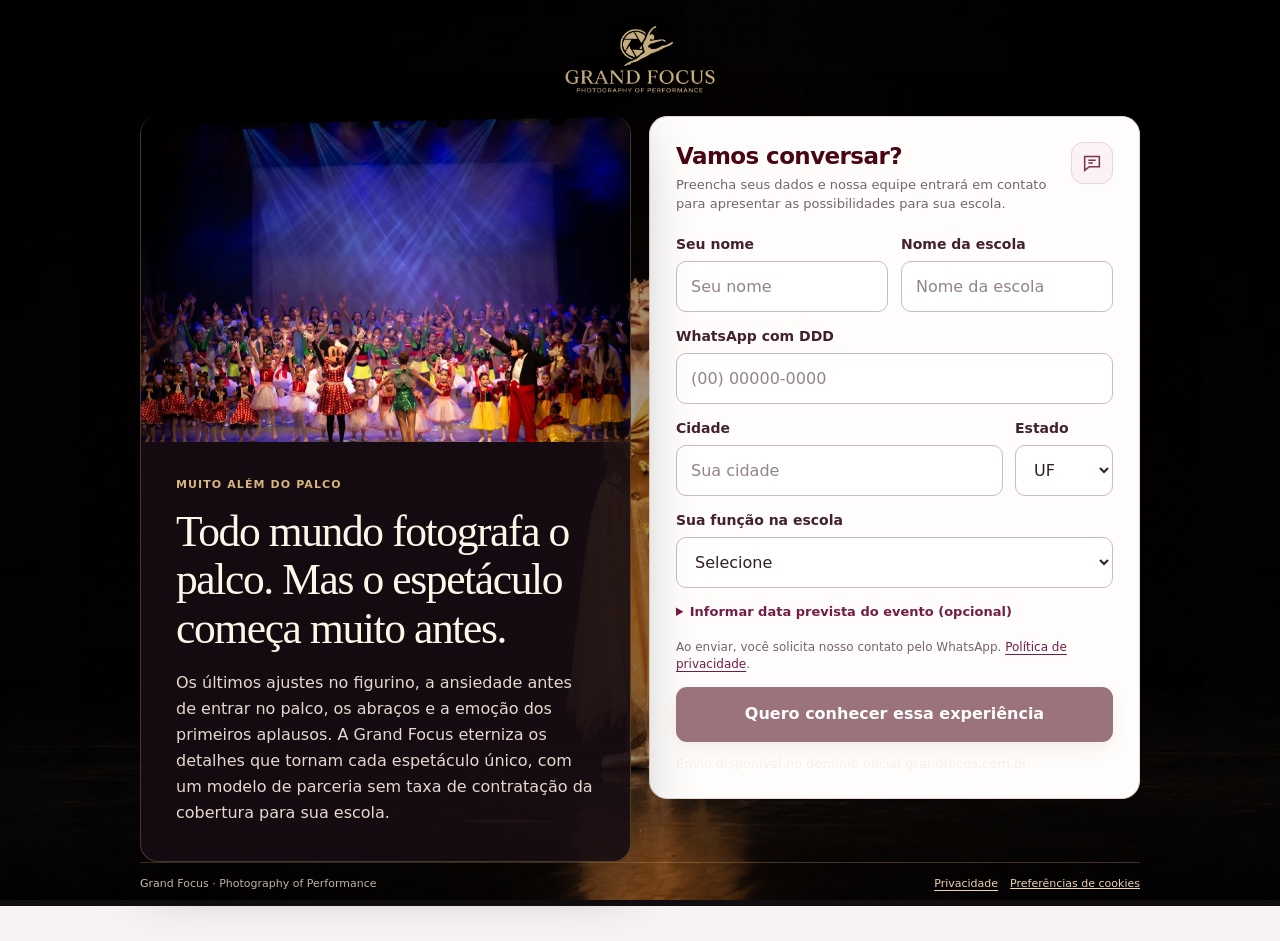
==== commit 373a6af4: "fix: remove trust notice and leftover spacing from all acquisition pages" ====
--- a/bastidores/index.html
+++ b/bastidores/index.html
@@ -1 +1 @@
-<!doctype html><html lang="pt-BR"><head><meta charset="utf-8"><meta name="viewport" content="width=device-width,initial-scale=1"><meta name="theme-color" content="#400617"><title>Todo mundo fotografa o palco. Mas o espetáculo começa muito antes. | Grand Focus</title><meta name="description" content="Os últimos ajustes no figurino, a ansiedade antes de entrar no palco, os abraços e a emoção dos primeiros aplausos. A Grand Focus eterniza os detalhes que tornam cada espetáculo único, com um modelo de parceria sem taxa de contratação da cobertura para sua escola."><link rel="canonical" href="https://www.grandfocus.com.br/bastidores/"><link rel="icon" href="/assets/logo-icone.png"><meta property="og:title" content="Todo mundo fotografa o palco. Mas o espetáculo começa muito antes. | Grand Focus"><meta property="og:description" content="Os últimos ajustes no figurino, a ansiedade antes de entrar no palco, os abraços e a emoção dos primeiros aplausos. A Grand Focus eterniza os detalhes que tornam cada espetáculo único, com um modelo de parceria sem taxa de contratação da cobertura para sua escola."><meta property="og:url" content="https://www.grandfocus.com.br/bastidores/"><link rel="stylesheet" href="/landing/form-first.css?v=20261119"><script src="/landing/config.js?v=20261119.5" defer></script><script src="/landing/landing.js?v=20261119.7" defer></script><style>.spectacle-cover{display:block;width:100%;height:auto;aspect-ratio:3/2;object-fit:cover;object-position:center bottom;background:#171124}@media(max-width:760px){.spectacle-cover{aspect-ratio:12/5;height:auto;object-position:center bottom}}</style><link rel="stylesheet" href="/landing/spectacle-carousel.css?v=5"><script defer src="/landing/spectacle-images.js?v=1"></script><script defer src="/landing/spectacle-carousel.js?v=3"></script></head><body class="gf-spectacle"><header class="gf-integrated-brand" aria-label="Grand Focus"><img src="/assets/grand-focus-assinatura-ouro.png" alt="Grand Focus — Photography of Performance" width="216" height="69" decoding="async"></header><main class="shell"><div class="composition"><section class="offer"><img class="spectacle-cover" src="/assets/capa-espetaculos.webp" width="1440" height="960" alt="Elenco de bailarinos reunido no palco ao final de um espetáculo de dança" fetchpriority="high" decoding="async"><div class="copy"><p class="eyebrow">MUITO ALÉM DO PALCO</p><h1>Todo mundo fotografa o palco. Mas o espetáculo começa muito antes.</h1><p class="desc">Os últimos ajustes no figurino, a ansiedade antes de entrar no palco, os abraços e a emoção dos primeiros aplausos. A Grand Focus eterniza os detalhes que tornam cada espetáculo único, com um modelo de parceria sem taxa de contratação da cobertura para sua escola.</p></div></section><section class="form-panel" id="interesse"><div id="form-content"><div class="form-heading"><div><h2>Vamos conversar?</h2><p>Preencha seus dados e nossa equipe entrará em contato para apresentar as possibilidades para sua escola.</p></div><span class="form-icon" aria-hidden="true"><svg viewBox="0 0 24 24" fill="none" stroke="currentColor" stroke-width="1.7" aria-hidden="true"><path d="M4 5h16v11H9l-5 4V5Z"/><path d="M8 9h8M8 12h5"/></svg></span></div><form id="lead-form" data-funnel="b2b" data-landing="b2b_backstage" data-variant="original" data-offer="bastidores" data-version="2026-11-18.2"><div class="fields"><label class="field "><span>Seu nome</span><input name="name" autocomplete="name" minlength="2" maxlength="100" required placeholder="Seu nome"></label><label class="field "><span>Nome da escola</span><input name="school_name" autocomplete="organization" minlength="2" maxlength="150" required placeholder="Nome da escola"></label><label class="field "><span>WhatsApp com DDD</span><input name="phone" type="tel" inputmode="tel" autocomplete="tel-national" maxlength="25" required placeholder="(00) 00000-0000"></label><div class="location"><label class="field "><span>Cidade</span><input name="city" autocomplete="address-level2" minlength="2" maxlength="100" required placeholder="Sua cidade"></label><label class="field "><span>Estado</span><select name="state" required><option value="">UF</option><option>AC</option><option>AL</option><option>AP</option><option>AM</option><option>BA</option><option>CE</option><option>DF</option><option>ES</option><option>GO</option><option>MA</option><option>MT</option><option>MS</option><option>MG</option><option>PA</option><option>PB</option><option>PR</option><option>PE</option><option>PI</option><option>RJ</option><option>RN</option><option>RS</option><option>RO</option><option>RR</option><option>SC</option><option>SP</option><option>SE</option><option>TO</option></select></label></div><label class="field "><span>Sua função na escola</span><select name="role" required><option value="">Selecione</option><option value="proprietaria">Proprietária(o)</option><option value="direcao">Direção</option><option value="coordenacao">Coordenação</option><option value="outra">Outra</option></select></label><input type="hidden" name="interest_type" value="bastidores"><details class="optional"><summary>Informar data prevista do evento (opcional)</summary><label class="field "><span>Data prevista</span><input name="event_date" maxlength="100" placeholder="Ex.: 15 de dezembro"></label></details></div><div class="hp" aria-hidden="true"><label>Deixe vazio<input name="website" tabindex="-1" autocomplete="off"></label></div><p class="legal">Ao enviar, você solicita nosso contato pelo WhatsApp. <a href="/privacidade/">Política de privacidade</a>.</p><button type="submit" class="submit">Quero conhecer essa experiência</button><p id="form-message" role="status" tabindex="-1"></p><div id="test-tools" class="test-tools" hidden><button id="test-fill" type="button">Preencher dados fictícios</button><p id="test-note">Prévia interna: somente cadastro fictício, sem conversão.</p></div></form></div><div id="thank-you" class="thank-you" hidden tabindex="-1"><span class="tick">✓</span><h2>Recebemos seu interesse!</h2><p>Em breve, nossa equipe entrará em contato pelo WhatsApp. Será um prazer conhecer a história da sua escola.</p><p id="success-detail" class="legal"></p><a id="whatsapp-next" class="submit" hidden target="_blank" rel="noopener">Conversar no WhatsApp</a><span class="legal">Sem cobrança ou reserva automática.</span></div></section></div><div class="trust"><svg viewBox="0 0 24 24" fill="none" stroke="currentColor" stroke-width="1.7" aria-hidden="true"><rect x="5" y="10" width="14" height="11" rx="3"/><path d="M8 10V7a4 4 0 0 1 8 0v3"/></svg><div><strong>Atendimento direto pela Grand Focus</strong><span>Sem compromisso e sem cobrança nesta etapa.</span></div></div><p class="condition">Parcerias sujeitas à viabilidade e ao alinhamento entre as partes.</p><footer><span>Grand Focus · Photography of Performance</span><div><a href="/privacidade/">Privacidade</a><button id="privacy-settings" type="button">Preferências de cookies</button></div></footer><section id="consent" class="consent gf-cookie-choice" aria-label="Cookies de publicidade" hidden><p><strong>Cookies de publicidade.</strong> Com sua permissão, usamos cookies do Google Ads para medir nossos anúncios. <a href="/privacidade/">Saiba mais</a>.</p><div class="gf-cookie-actions"><button id="consent-no" type="button">Recusar</button><button id="consent-yes" type="button">Aceitar</button></div></section></main></body></html>+<!doctype html><html lang="pt-BR"><head><meta charset="utf-8"><meta name="viewport" content="width=device-width,initial-scale=1"><meta name="theme-color" content="#400617"><title>Todo mundo fotografa o palco. Mas o espetáculo começa muito antes. | Grand Focus</title><meta name="description" content="Os últimos ajustes no figurino, a ansiedade antes de entrar no palco, os abraços e a emoção dos primeiros aplausos. A Grand Focus eterniza os detalhes que tornam cada espetáculo único, com um modelo de parceria sem taxa de contratação da cobertura para sua escola."><link rel="canonical" href="https://www.grandfocus.com.br/bastidores/"><link rel="icon" href="/assets/logo-icone.png"><meta property="og:title" content="Todo mundo fotografa o palco. Mas o espetáculo começa muito antes. | Grand Focus"><meta property="og:description" content="Os últimos ajustes no figurino, a ansiedade antes de entrar no palco, os abraços e a emoção dos primeiros aplausos. A Grand Focus eterniza os detalhes que tornam cada espetáculo único, com um modelo de parceria sem taxa de contratação da cobertura para sua escola."><meta property="og:url" content="https://www.grandfocus.com.br/bastidores/"><link rel="stylesheet" href="/landing/form-first.css?v=20261119"><script src="/landing/config.js?v=20261119.5" defer></script><script src="/landing/landing.js?v=20261119.7" defer></script><style>.spectacle-cover{display:block;width:100%;height:auto;aspect-ratio:3/2;object-fit:cover;object-position:center bottom;background:#171124}@media(max-width:760px){.spectacle-cover{aspect-ratio:12/5;height:auto;object-position:center bottom}}</style><link rel="stylesheet" href="/landing/spectacle-carousel.css?v=5"><script defer src="/landing/spectacle-images.js?v=1"></script><script defer src="/landing/spectacle-carousel.js?v=3"></script></head><body class="gf-spectacle"><header class="gf-integrated-brand" aria-label="Grand Focus"><img src="/assets/grand-focus-assinatura-ouro.png" alt="Grand Focus — Photography of Performance" width="216" height="69" decoding="async"></header><main class="shell"><div class="composition"><section class="offer"><img class="spectacle-cover" src="/assets/capa-espetaculos.webp" width="1440" height="960" alt="Elenco de bailarinos reunido no palco ao final de um espetáculo de dança" fetchpriority="high" decoding="async"><div class="copy"><p class="eyebrow">MUITO ALÉM DO PALCO</p><h1>Todo mundo fotografa o palco. Mas o espetáculo começa muito antes.</h1><p class="desc">Os últimos ajustes no figurino, a ansiedade antes de entrar no palco, os abraços e a emoção dos primeiros aplausos. A Grand Focus eterniza os detalhes que tornam cada espetáculo único, com um modelo de parceria sem taxa de contratação da cobertura para sua escola.</p></div></section><section class="form-panel" id="interesse"><div id="form-content"><div class="form-heading"><div><h2>Vamos conversar?</h2><p>Preencha seus dados e nossa equipe entrará em contato para apresentar as possibilidades para sua escola.</p></div><span class="form-icon" aria-hidden="true"><svg viewBox="0 0 24 24" fill="none" stroke="currentColor" stroke-width="1.7" aria-hidden="true"><path d="M4 5h16v11H9l-5 4V5Z"/><path d="M8 9h8M8 12h5"/></svg></span></div><form id="lead-form" data-funnel="b2b" data-landing="b2b_backstage" data-variant="original" data-offer="bastidores" data-version="2026-11-18.2"><div class="fields"><label class="field "><span>Seu nome</span><input name="name" autocomplete="name" minlength="2" maxlength="100" required placeholder="Seu nome"></label><label class="field "><span>Nome da escola</span><input name="school_name" autocomplete="organization" minlength="2" maxlength="150" required placeholder="Nome da escola"></label><label class="field "><span>WhatsApp com DDD</span><input name="phone" type="tel" inputmode="tel" autocomplete="tel-national" maxlength="25" required placeholder="(00) 00000-0000"></label><div class="location"><label class="field "><span>Cidade</span><input name="city" autocomplete="address-level2" minlength="2" maxlength="100" required placeholder="Sua cidade"></label><label class="field "><span>Estado</span><select name="state" required><option value="">UF</option><option>AC</option><option>AL</option><option>AP</option><option>AM</option><option>BA</option><option>CE</option><option>DF</option><option>ES</option><option>GO</option><option>MA</option><option>MT</option><option>MS</option><option>MG</option><option>PA</option><option>PB</option><option>PR</option><option>PE</option><option>PI</option><option>RJ</option><option>RN</option><option>RS</option><option>RO</option><option>RR</option><option>SC</option><option>SP</option><option>SE</option><option>TO</option></select></label></div><label class="field "><span>Sua função na escola</span><select name="role" required><option value="">Selecione</option><option value="proprietaria">Proprietária(o)</option><option value="direcao">Direção</option><option value="coordenacao">Coordenação</option><option value="outra">Outra</option></select></label><input type="hidden" name="interest_type" value="bastidores"><details class="optional"><summary>Informar data prevista do evento (opcional)</summary><label class="field "><span>Data prevista</span><input name="event_date" maxlength="100" placeholder="Ex.: 15 de dezembro"></label></details></div><div class="hp" aria-hidden="true"><label>Deixe vazio<input name="website" tabindex="-1" autocomplete="off"></label></div><p class="legal">Ao enviar, você solicita nosso contato pelo WhatsApp. <a href="/privacidade/">Política de privacidade</a>.</p><button type="submit" class="submit">Quero conhecer essa experiência</button><p id="form-message" role="status" tabindex="-1"></p><div id="test-tools" class="test-tools" hidden><button id="test-fill" type="button">Preencher dados fictícios</button><p id="test-note">Prévia interna: somente cadastro fictício, sem conversão.</p></div></form></div><div id="thank-you" class="thank-you" hidden tabindex="-1"><span class="tick">✓</span><h2>Recebemos seu interesse!</h2><p>Em breve, nossa equipe entrará em contato pelo WhatsApp. Será um prazer conhecer a história da sua escola.</p><p id="success-detail" class="legal"></p><a id="whatsapp-next" class="submit" hidden target="_blank" rel="noopener">Conversar no WhatsApp</a><span class="legal">Sem cobrança ou reserva automática.</span></div></section></div><footer><span>Grand Focus · Photography of Performance</span><div><a href="/privacidade/">Privacidade</a><button id="privacy-settings" type="button">Preferências de cookies</button></div></footer><section id="consent" class="consent gf-cookie-choice" aria-label="Cookies de publicidade" hidden><p><strong>Cookies de publicidade.</strong> Com sua permissão, usamos cookies do Google Ads para medir nossos anúncios. <a href="/privacidade/">Saiba mais</a>.</p><div class="gf-cookie-actions"><button id="consent-no" type="button">Recusar</button><button id="consent-yes" type="button">Aceitar</button></div></section></main></body></html>
--- a/landing/form-first.css
+++ b/landing/form-first.css
@@ -5,7 +5,7 @@
 .brand{background:linear-gradient(110deg,#400617,#580e2d 58%,#400617);border-bottom:1px solid #b58b4590;color:#f0d4b0}.header-inner{max-width:1040px;min-height:76px;margin:0 auto;padding:12px 23px;display:flex;align-items:center;justify-content:space-between;gap:16px}.brand-lockup{display:flex;align-items:center;gap:11px}.brand-lockup img{width:44px;height:44px;object-fit:contain}.brand-lockup strong{font:600 25px/1.12 Georgia,"Times New Roman",serif;letter-spacing:.025em}.brand-lockup small{display:block;font-size:8px;font-weight:500;letter-spacing:.14em;margin-top:4px}.header-note{font-size:12px;color:#eed6b6}
 .shell{width:min(100% - 32px,1000px);margin:20px auto 35px}.preview{font-size:11px;color:#776253;margin:0 4px 10px;text-align:right}.composition{display:grid;grid-template-columns:minmax(0,.88fr) minmax(0,1.12fr);gap:18px;align-items:start}.offer,.form-panel{min-width:0;background:#fff;border:1px solid var(--border);border-radius:18px;box-shadow:0 8px 26px #4b041608}.offer{position:relative;overflow:hidden;isolation:isolate;border-top:4px solid #783450;background:linear-gradient(128deg,#fffcf7,#fff 68%,#fff8f1);box-shadow:0 15px 34px #4b041610}.offer:after{content:"";position:absolute;top:-190px;right:-178px;width:300px;height:300px;border:1px solid #b58b4533;border-radius:50%;box-shadow:0 0 0 24px #b58b4509,0 0 0 52px #b58b4506;z-index:-1;pointer-events:none}.copy{padding:clamp(22px,3.2vw,35px)}.eyebrow{color:#956f48;letter-spacing:.10em;font-weight:750;font-size:11px;margin:0 0 13px}.copy h1{font:500 clamp(31px,3.4vw,45px)/1.12 Georgia,"Times New Roman",serif;color:var(--wine);letter-spacing:-.032em;margin:0 0 17px}.desc{font-size:16px;line-height:1.63;color:#584650;margin:0 0 22px}.region{display:flex;align-items:center;gap:9px;margin:0;color:#754f35;font-size:12px;line-height:1.4}.region svg{width:19px;height:19px;flex:none;color:#a37b49}.region span{padding:8px 0;border-top:1px solid #e9d9c4;border-bottom:1px solid #e9d9c4;flex:1}
 .form-panel{padding:25px 26px}.form-heading{display:flex;justify-content:space-between;gap:10px;align-items:flex-start;margin-bottom:21px}.form-heading h2{font-size:23px;color:var(--wine);letter-spacing:-.025em;line-height:1.25;margin:0 0 5px;font-weight:750}.form-heading p{font-size:13px;color:var(--muted);line-height:1.45;margin:0}.form-icon{display:grid;width:42px;height:42px;place-items:center;flex:none;background:#fbf2f5;border:1px solid #ead4dd;border-radius:12px;color:#783450}.form-icon svg{width:22px;height:22px}.fields{display:grid;gap:14px}.field{display:block;min-width:0}.field span{font-size:14px;font-weight:650;color:#442131;display:block;margin:0 0 6px}.field input,.field select{display:block;width:100%;min-width:0;min-height:51px;border:1px solid #cbbabe;border-radius:10px;padding:13px 14px;background:#fff;color:#311e29;font-size:16px;line-height:1.3}.field input::placeholder{color:#93838a}.field input:focus,.field select:focus{border-color:#855674;box-shadow:0 0 0 3px #af7b9220;outline:none}.location{display:grid;grid-template-columns:minmax(0,1fr) 98px;gap:12px}.optional{font-size:13px;color:#751c46;margin:0 0 1px}.optional summary{cursor:pointer;font-weight:600}.optional .field{margin-top:12px}.check{display:flex;align-items:flex-start;gap:10px;font-size:14px;color:#513845}.check input{width:19px;height:19px;flex:none;accent-color:#651733;margin:2px 0 0}.legal{font-size:12px;color:#76636b;line-height:1.45;margin:16px 0 13px}.submit{display:block;width:100%;min-height:55px;text-align:center;text-decoration:none;background:#4b0416;color:#fff;border:0;border-radius:11px;padding:14px 17px;box-shadow:0 6px 17px #4b041621;font-size:16px;font-weight:750;line-height:1.35}.submit:hover{background:#79253b}.hp{position:absolute;width:1px;height:1px;overflow:hidden;clip-path:inset(50%)}#form-message{font-size:13px;margin:12px 0 0}#form-message:empty{display:none}#form-message[data-error=true]{background:#fff0f0;color:#a7192a;border:1px solid #e4b3b3;border-radius:8px;padding:10px}
-.test-tools{display:flex;align-items:center;flex-wrap:wrap;gap:8px;margin-top:15px;padding-top:12px;border-top:1px solid #eee4e5}#test-note{margin:0;font-size:11px;color:#8a7275}#test-fill{border:1px solid #d4bfc9;border-radius:7px;background:#fff;color:var(--wine);padding:7px 10px;font-size:12px;font-weight:600;min-height:34px}.trust{display:flex;align-items:center;justify-content:center;gap:11px;margin:20px 0 0;color:#66545b}.trust svg{width:20px;height:20px;color:#957245;flex:none}.trust strong,.trust span{display:block;font-size:12px;line-height:1.5}.trust strong{color:#563144;font-weight:650}.condition{font-size:11px;text-align:center;color:#806b70;line-height:1.55;margin:12px auto 18px;max-width:650px}footer{border-top:1px solid #e6d9d7;padding:13px 0;display:flex;justify-content:space-between;gap:12px;flex-wrap:wrap;font-size:11px;color:#806b70}footer div{display:flex;flex-wrap:wrap;gap:12px}footer button{color:#751c46;background:transparent;border:0;text-decoration:underline;padding:0;font-size:inherit}.consent{padding:16px 20px;background:#fff;border:1px solid var(--border);border-radius:13px}.consent h3{font-size:16px;margin:0;color:var(--wine)}.consent p{font-size:13px;color:var(--muted)}.consent button{background:#fff;border:1px solid #d4bfc9;color:var(--wine);border-radius:9px;padding:10px 13px;margin-right:6px;font-weight:650;min-height:44px}.thank-you{text-align:center;padding:26px 7px}.tick{width:60px;height:60px;margin:0 auto 15px;border:1px solid #bad5c0;border-radius:50%;display:grid;place-items:center;color:#25663d;background:#f0faf3;font-size:30px}.thank-you h2{color:var(--wine);font:500 33px/1.12 Georgia,serif}.thank-you p{color:var(--muted);font-size:15px}.thank-you span.legal{display:block;margin-top:15px}
+.test-tools{display:flex;align-items:center;flex-wrap:wrap;gap:8px;margin-top:15px;padding-top:12px;border-top:1px solid #eee4e5}#test-note{margin:0;font-size:11px;color:#8a7275}#test-fill{border:1px solid #d4bfc9;border-radius:7px;background:#fff;color:var(--wine);padding:7px 10px;font-size:12px;font-weight:600;min-height:34px}footer{border-top:1px solid #e6d9d7;padding:13px 0;display:flex;justify-content:space-between;gap:12px;flex-wrap:wrap;font-size:11px;color:#806b70}footer div{display:flex;flex-wrap:wrap;gap:12px}footer button{color:#751c46;background:transparent;border:0;text-decoration:underline;padding:0;font-size:inherit}.consent{padding:16px 20px;background:#fff;border:1px solid var(--border);border-radius:13px}.consent h3{font-size:16px;margin:0;color:var(--wine)}.consent p{font-size:13px;color:var(--muted)}.consent button{background:#fff;border:1px solid #d4bfc9;color:var(--wine);border-radius:9px;padding:10px 13px;margin-right:6px;font-weight:650;min-height:44px}.thank-you{text-align:center;padding:26px 7px}.tick{width:60px;height:60px;margin:0 auto 15px;border:1px solid #bad5c0;border-radius:50%;display:grid;place-items:center;color:#25663d;background:#f0faf3;font-size:30px}.thank-you h2{color:var(--wine);font:500 33px/1.12 Georgia,serif}.thank-you p{color:var(--muted);font-size:15px}.thank-you span.legal{display:block;margin-top:15px}
 @media(min-width:850px){.fields{grid-template-columns:repeat(2,minmax(0,1fr));gap:14px 13px}.location,.optional,.check,.fields>.field:has(input[name=phone]){grid-column:1/-1}.fields>.field:has(input[name=name]):only-child{grid-column:1/-1}.fields>.field:has(select[name=role]){grid-column:1/-1}.fields>.field:has(select[name=interest_type]){grid-column:1/-1}.fields>input[type=hidden]{display:none}}
-@media(max-width:760px){.header-inner{min-height:60px;padding:11px 15px}.brand-lockup{gap:8px}.brand-lockup img{height:35px;width:35px}.brand-lockup strong{font-size:20px}.brand-lockup small{font-size:7px;letter-spacing:.09em}.header-note{font-size:10px;max-width:85px;text-align:right}.shell{width:min(100% - 22px,600px);margin:9px auto 24px}.preview{font-size:10px;text-align:center;margin-bottom:8px}.composition{display:flex;flex-direction:column;gap:11px}.offer,.form-panel{width:100%;border-radius:15px}.copy{padding:18px 17px 17px}.eyebrow{font-size:10px;margin-bottom:8px}.copy h1{font-size:clamp(28px,7.6vw,36px);line-height:1.13;margin:0 0 11px}.desc{font-size:14px;line-height:1.55;margin:0 0 13px}.region{font-size:11px;gap:7px}.region span{padding:6px 0}.form-panel{padding:18px 16px}.form-heading{margin-bottom:16px}.form-heading h2{font-size:21px}.form-heading p{font-size:12px}.form-icon{width:36px;height:36px}.form-icon svg{width:19px;height:19px}.field span{font-size:14px}.fields{gap:12px}.trust{margin-top:17px}.condition{padding:0 7px}footer{justify-content:center;text-align:center}.submit{font-size:16px}.location{grid-template-columns:minmax(0,1fr) 83px;gap:8px}}
+@media(max-width:760px){.header-inner{min-height:60px;padding:11px 15px}.brand-lockup{gap:8px}.brand-lockup img{height:35px;width:35px}.brand-lockup strong{font-size:20px}.brand-lockup small{font-size:7px;letter-spacing:.09em}.header-note{font-size:10px;max-width:85px;text-align:right}.shell{width:min(100% - 22px,600px);margin:9px auto 24px}.preview{font-size:10px;text-align:center;margin-bottom:8px}.composition{display:flex;flex-direction:column;gap:11px}.offer,.form-panel{width:100%;border-radius:15px}.copy{padding:18px 17px 17px}.eyebrow{font-size:10px;margin-bottom:8px}.copy h1{font-size:clamp(28px,7.6vw,36px);line-height:1.13;margin:0 0 11px}.desc{font-size:14px;line-height:1.55;margin:0 0 13px}.region{font-size:11px;gap:7px}.region span{padding:6px 0}.form-panel{padding:18px 16px}.form-heading{margin-bottom:16px}.form-heading h2{font-size:21px}.form-heading p{font-size:12px}.form-icon{width:36px;height:36px}.form-icon svg{width:19px;height:19px}.field span{font-size:14px}.fields{gap:12px}footer{justify-content:center;text-align:center}.submit{font-size:16px}.location{grid-template-columns:minmax(0,1fr) 83px;gap:8px}}
 @media(prefers-reduced-motion:reduce){html{scroll-behavior:auto}}
